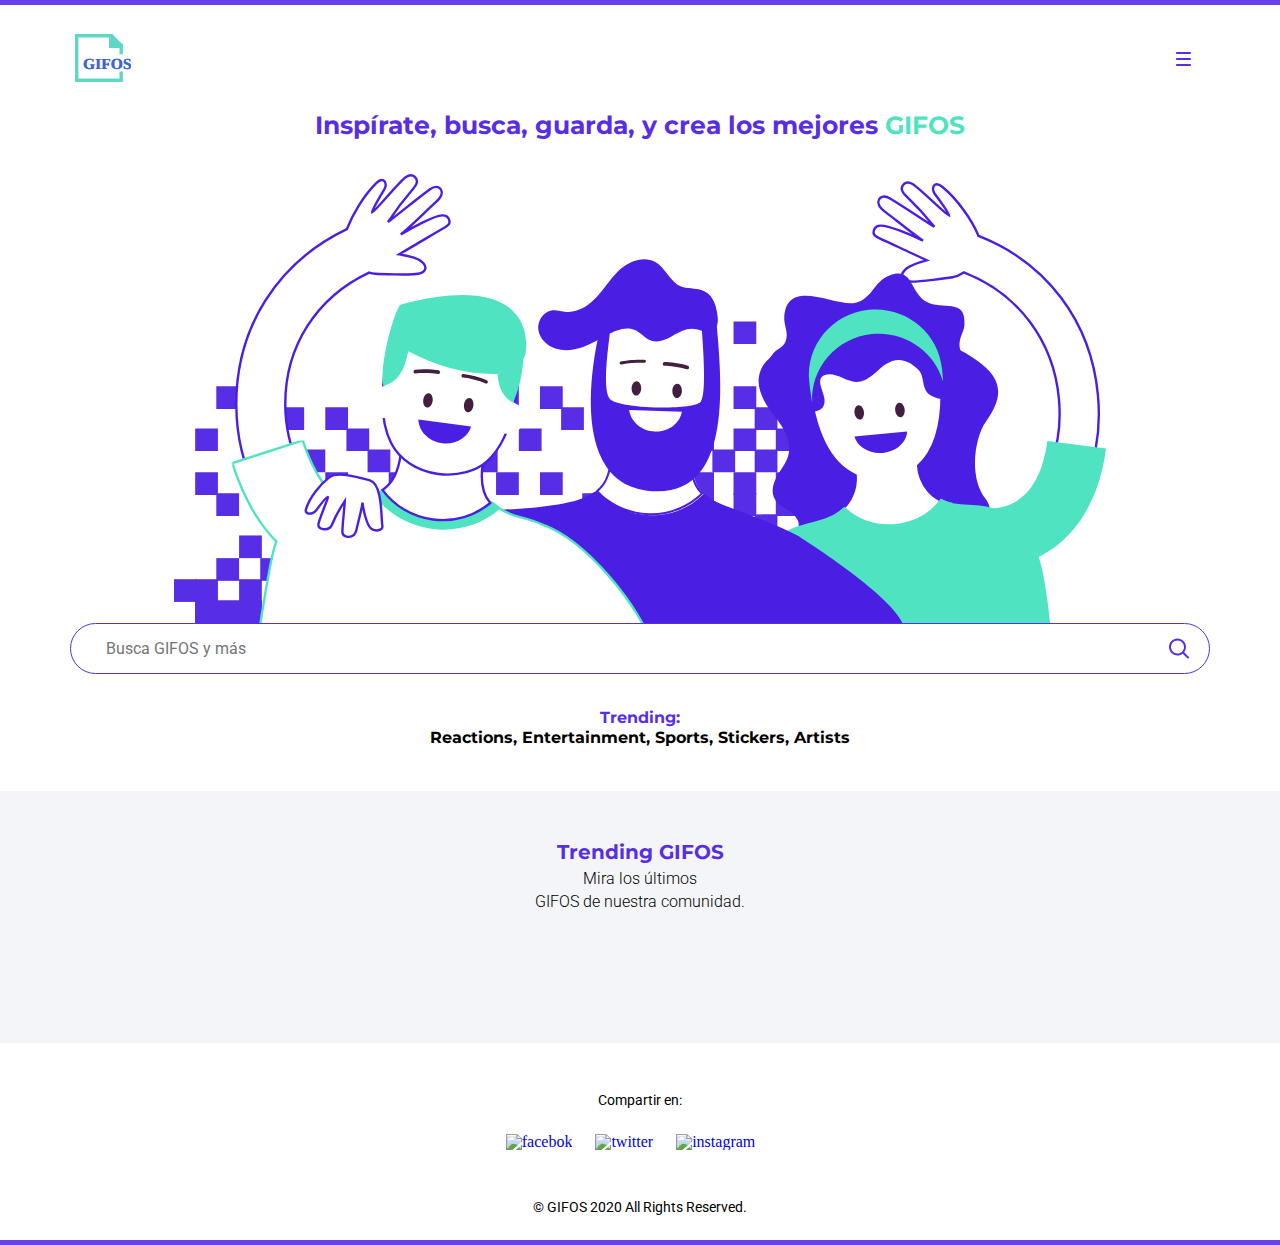
==== index.html @ e0511942 "comenzando primer paso de crear gif" ====
<!DOCTYPE html>
<html lang="en">

<head>
    <meta charset="UTF-8">
    <meta http-equiv="X-UA-Compatible" content="IE=edge">
    <meta name="viewport" content="width=device-width, initial-scale=1.0">
    <link rel="shortcut icon" type="image/x-icon" href="./images/logo-mobile.svg"/>
    <link rel="stylesheet" href="./css/style.css">
    <script src="https://www.WebRTC-Experiment.com/RecordRTC.js"></script>
    <title>GIFOS</title>

</head>

<body>
    <header>
        <nav id="navBar" class="navBar">
            <a href="./index.html"> <img id="logo" class="logo" alt="GIFOs logo"></a>
            <ul id="navMenu" class="navMenu">
                <li id="changeMode">Modo Nocturno</li>
                <hr>
                <li id="favoritesNav">Favoritos</li>
                <hr>
                <li id="myGifsNav">Mis GIFOS</li>
                <hr>              
                <li id="createGifNav">+</li>
            </ul>
            <img class="navIcon" alt="Menu" id="navIcon">
        </nav>
        <div id="ilustraHeader">
            <h1>Inspírate, busca, guarda, y crea los mejores <span>GIFOS</span></h1>
            <img class="imageHeader" src="./images/ilustra_header.svg" alt="imagen in header">
        </div>
    </header>

    <main>
        <section id="sectionSearch" class="sectionSearch">

            <div id="search" class="search">

                <div id="searchContainer" class="searchContainer">
                    <img id="searchingIcon" src="./images/icon-search.svg" alt="Searching icon">
                    <input id="searchInput" type="text" placeholder="Busca GIFOS y más">
                    <img id="searchIcon" src="./images/icon-search.svg" alt="Search icon">
                </div>

                <div id="searchSuggestion" class="searchSuggestion">
                </div>

            </div>

            <h3>Trending:</h3>
            
            <div id="trendingDescription" class="trendingDescription">
                <p>Reactions, Entertainment, Sports, Stickers, Artists</p>
            </div>

        </section>

        <section id="sectionResults" class="sectionResults">

            <hr>

            <h2 id="resultsTitle"></h2>

            <div id="searchGif" class="searchGif">
            </div>

            <input id="btnShowMore" class="btnRadius" type="button" value="VER MAS">

        </section>

        <section id="sectionFavorites" class="sectionResults">
            <img src="./images/icon-favoritos.svg" alt="ícono Favoritos">
            <h2 id="favoriteTitle">Favoritos</h2>

            <div id="favoriteGifs" class="searchGif">
            </div>

            <input id="btnShowMoreFavorites" class="btnRadius" type="button" value="VER MAS">

        </section>

        <section id="sectionMyGifs" class="sectionResults">
            <img src="./images/icon-mis-gifos.svg" alt="ícono Mis Gifos">
            <h2 id="myGifsTitle">Mis GIFOS</h2>

            <div id="myGifs" class="searchGif">
            </div>

            <input id="btnShowMoreMyGifs" class="btnRadius" type="button" value="VER MAS">

        </section>


        <section id="sectionTrending" class="trending">
            <h3>Trending GIFOS</h3>

            <p id="pMobile">Mira los últimos <br> GIFOS de nuestra comunidad.</p>
            <p id="pDesktop">Mira los últimos GIFOS de nuestra comunidad.</p>
            
            <div id="trendingGif" class="trendingGif">
                <!-- Images will be load from gifphy API for trendings-->
            </div>
            <br>

        </section>

        <section id="sectionCreateGif" class="sectionCreateGif">

            <div class="cameraContainer">
                <img id="cameraImg" src="./images/camara.svg" alt="Imágen de una cámara a rollo">
                <div id="projectionLight"></div>
            </div>
            
            <div class="canvasContainer">
                <div id="canvasCamera" class="canvasCamera">
                    <h2 id="txtCanvasTitle">Aquí podrás <br> crear tus propios <span>GIFOS</span></h2>
                    <p id="txtCanvasParagraph">¡Crea tu GIFO en sólo 3 pasos! <br> (sólo necesitas una cámara para grabar un video)</p>
                    <video id="canvasVideo" class="canvasVideo"></video>
                </div>
                <div id="leftTopCorner" class="corner"></div>
                <div id="leftBottomCorner" class="corner"></div>
                <div id="rightTopCorner" class="corner"></div>
                <div id="rightBottomCorner" class="corner"></div>
            </div>
                
            <div class="stepsContainer">
                <div id="containerSteps" class="containerSteps">
                    <input id="stepOne" class="btnStep" type="button" value="1">
                    <input id="stepTwo" class="btnStep" type="button" value="2">
                    <input id="stepThree" class="btnStep" type="button" value="3">
                </div>
                <div class="filmContainer">
                    <img id="filmImg" src="./images/film.svg" alt="Imágen de una rollo de película">
                    <img id="filmTai" src="./images/filmTai.svg" alt="Imágen de la pelicula saliendo del rollo">
                </div>
                
            </div>
            
            <div class="separator"></div>    
            
            <input id="btnStartGif" class="btnRadius btnCreateGif" type="button" value="COMENZAR">
            <input id="btnSaveGif" class="btnRadius btnCreateGif" type="button" value="GRABAR">
            <input id="btnEndGif" class="btnRadius btnCreateGif" type="button" value="FINALIZAR">
            <input id="btnUploadGif" class="btnRadius btnCreateGif" type="button" value="SUBIR GIFO">
                
        </section>



    </main>

    <footer>
        <p>Compartir en:</p>

        <div class="socialMedia">
            <a href="https://www.facebook.com/" target="_blank"> 
                <img id="facebook" src="./images/icon-face-normal.svg" alt="facebok">
            </a>
            
            <a href="https://www.twitter.com/" target="_blank"> 
                <img id="twitter" src="./images/icon-twitter-normal.svg" alt="twitter">
            </a>

            <a href="https://www.instagram.com/" target="_blank"> 
                <img id="instagram" src="./images/icon-instagram-normal.svg" alt="instagram">
            </a>
        </div>

        <p>© GIFOS 2020 All Rights Reserved.</p>

    </footer>

    <div id="gifMax" class="gifMax">
        <img id="gifMaxClose" class="gifMaxClose" src="./images/close.svg" alt="cerrar">
        <img id="selectedGif" class="gifMaxGif" src="" alt="selected gif">
        <div class="gifMaxDetails">
            <div class="gifMaxDescript">
                <h4>User</h4>
                <h3>Titulo Gif</h3>
            </div>
            <div class="gifMaxIcons">
                <img id="favoriteIcon" src="./images/icon-favorite-inactive.svg" alt="icono favorito">
                <a id="downloadGif">
                    <img id="downloadIcon" src="./images/icon-download-new.svg" alt="descargar gif">
                </a>
            </div>
        </div>
    </div>




    <script src="./scripts/services.js" type="module"></script>
    <script src="./scripts/index.js" type="module"></script>
</body>

</html>
---- css/style.css ----
@import url(../css/reset.css);
@import url("https://fonts.googleapis.com/css2?family=Montserrat:wght@300;500;700&family=Roboto:wght@300;400&display=swap");
*,
*::after,
*::before {
  margin: 0;
  padding: 0;
  -webkit-box-sizing: border-box;
          box-sizing: border-box;
}

html {
  background: var(--color-primary);
  scroll-behavior: smooth;
}

h1, h2, h3, p {
  font-family: "Montserrat", sans-serif;
  font-weight: 700;
}

h2 {
  font-weight: 700;
  font-size: 25px;
  color: var(--font-color);
  text-align: center;
  line-height: 40px;
  text-transform: capitalize;
  width: 89%;
  margin: auto;
}

h2 span {
  color: #50e3c2;
}

.btnRadius {
  border: 1px solid var(--font-color);
  font-family: "Montserrat", sans-serif;
  font-weight: 700;
  font-size: 13px;
  color: var(--font-color);
  letter-spacing: 0;
  border-radius: 25px;
  width: 127px;
  height: 50px;
  background: var(--color-primary);
  margin: 78px auto 79px;
  display: none;
}

.btnRadius:hover {
  background: var(--font-color);
  color: var(--color-primary);
}

.displayNone {
  display: none;
}

.theme-light {
  --color-primary: #FFFFFF;
  --color-secondary: #F3F5F8;
  --font-color: #572EE5;
  --font-color-secondary: #000000;
  --burguer-background:  rgba(87, 46, 229, 0.9);
}

.theme-dark {
  --color-primary: #37383C;
  --color-secondary: #222326  ;
  --font-color: #FFFFFF;
  --font-color-secondary: #FFFFFF;
  --burguer-background: #000000;
}

.navBar {
  position: relative;
  display: -webkit-box;
  display: -ms-flexbox;
  display: flex;
  -webkit-box-pack: justify;
      -ms-flex-pack: justify;
          justify-content: space-between;
  -webkit-box-align: center;
      -ms-flex-align: center;
          align-items: center;
  padding-left: 5.86%;
  padding-right: 6.93%;
  padding-top: 29px;
  border-top: 5px solid var(--burguer-background);
  margin-bottom: 24.2px;
}

.navBar .logo {
  width: 56px;
}

.navBar .navMenu {
  display: none;
  position: absolute;
  top: 90px;
  left: 0;
  width: 100%;
  height: 484px;
  background: var(--burguer-background);
  z-index: 1000;
}

.navBar .navMenu li {
  font-family: "Montserrat", sans-serif;
  font-weight: 700;
  font-size: 15px;
  color: #FFFFFF;
  line-height: 60px;
  text-align: center;
  cursor: pointer;
}

.navBar .navMenu hr {
  width: 10.93%;
  margin: auto;
  border-top: px solid rgba(87, 46, 229, 0.5);
}

.navBar .navMenu a {
  text-decoration: none;
  color: #FFFFFF;
}

.navBar .navMenu #createGifNav {
  width: 54px;
  height: 54px;
  margin: auto;
  background: var(--burguer-background);
  border: 1px solid #FFFFFF;
  border-radius: 50%;
  text-align: center;
  font-size: 36px;
  font-weight: 100;
  margin-top: 20px;
  line-height: 51px;
}

header h1 {
  width: 76.27%;
  margin: 24.2px auto 0;
  font-size: 25px;
  color: var(--font-color);
  text-align: center;
  line-height: 33px;
}

header h1 span {
  color: #50e3c2;
}

header .imageHeader {
  width: 72.8%;
  display: block;
  margin: 31px auto 0;
}

header #ilustraHeader {
  display: block;
}

.sectionSearch {
  margin-bottom: 45px;
}

.sectionSearch .trendingDescription {
  width: 60%;
  text-align: center;
  margin: auto;
  font-family: "Montserrat", sans-serif;
}

.sectionSearch .trendingDescription span {
  color: var(--font-color);
  font-weight: 400;
  line-height: 25px;
  text-transform: capitalize;
  font-size: 14px;
}

.sectionSearch .search {
  background: var(--color-primary);
  border: 1px solid var(--font-color);
  border-radius: 27px;
  margin: 0 auto;
  min-height: 50px;
  width: 89.06%;
}

.sectionSearch .search input {
  padding-left: 10px;
  border: 0px none white;
  margin: 15px auto;
  display: block;
  width: 85%;
  font-family: "Roboto", sans-serif;
  font-size: 16px;
  color: #9CAFC3;
  text-align: left;
  background: var(--color-primary);
}

.sectionSearch .search input:focus {
  outline: none;
}

.sectionSearch .search .searchContainer {
  display: -webkit-box;
  display: -ms-flexbox;
  display: flex;
  margin: 0 20px;
}

.sectionSearch .search .searchContainer #searchingIcon {
  display: none;
}

.sectionSearch .search .searchContainer input {
  margin-left: 5px;
}

.sectionSearch .search .searchSuggestion {
  display: none;
  margin: 0 20px;
}

.sectionSearch .search .searchSuggestion hr {
  width: 91.65%;
  margin: auto;
  border-top: 1px solid #9CAFC3;
}

.sectionSearch .search .searchSuggestion p {
  display: block;
  font-family: "Roboto", sans-serif;
  font-size: 16px;
  line-height: 21px;
  color: #9CAFC3;
  text-align: left;
  margin: 0 0 0 15px;
}

.sectionSearch .search .searchSuggestion img {
  width: 15.8px;
  height: auto;
}

.sectionSearch .search .searchSuggestion .containerFlex {
  margin-left: 5px;
  display: -webkit-box;
  display: -ms-flexbox;
  display: flex;
}

.sectionSearch h3 {
  font-size: 16px;
  color: var(--font-color);
  text-align: center;
  line-height: 25px;
  margin-top: 31px;
}

.sectionResults {
  display: none;
  margin-bottom: 74px;
}

.sectionResults hr {
  margin: 35px auto 43px;
  width: 157px;
  opacity: 0.5;
  border: 1px solid #9cafc3;
}

.sectionResults .searchGif {
  display: -ms-grid;
  display: grid;
  -ms-grid-columns: 1fr 1fr;
      grid-template-columns: 1fr 1fr;
  -webkit-column-gap: 21px;
          column-gap: 21px;
  row-gap: 25px;
  justify-items: center;
  width: 88.8vw;
  margin: 38px auto 0;
}

.sectionResults .searchGif img {
  width: 41.6vw;
}

.sectionResults .searchGifWithoutResult {
  display: -webkit-box;
  display: -ms-flexbox;
  display: flex;
  -webkit-box-orient: vertical;
  -webkit-box-direction: normal;
      -ms-flex-direction: column;
          flex-direction: column;
  -webkit-box-pack: center;
      -ms-flex-pack: center;
          justify-content: center;
  -webkit-box-align: center;
      -ms-flex-align: center;
          align-items: center;
  width: 88.8vw;
  margin: 87px auto 0 auto;
}

.sectionResults .searchGifWithoutResult img {
  width: 41.6vw;
}

.sectionResults .searchGifWithoutResult h3 {
  margin-top: 29px;
  margin-bottom: 0;
  color: #50E3C2;
  font-size: 22px;
  text-align: center;
}

.sectionResults img {
  display: block;
  width: 28px;
  margin: 22px auto 7px auto;
}

.trending {
  background: VAR(--color-secondary);
}

.trending h3 {
  font-size: 20px;
  font-weight: 700;
  color: var(--font-color);
  text-align: center;
  line-height: 30px;
  padding-top: 46px;
}

.trending #pMobile, .trending #pDesktop {
  font-family: "Roboto", sans-serif;
  font-weight: 300;
  font-size: 16px;
  color: var(--font-color-secondary);
  text-align: center;
  line-height: 23px;
}

.trending #pDesktop {
  display: none;
}

.trending .trendingGif {
  display: -webkit-box;
  display: -ms-flexbox;
  display: flex;
  -webkit-box-orient: horizontal;
  -webkit-box-direction: normal;
      -ms-flex-direction: row;
          flex-direction: row;
  overflow: scroll;
  margin: 32px 0px 82px 0px;
}

.trending .trendingGif img {
  margin: 0px 11px 0 11px;
}

.trending .trendingGif img:first-of-type {
  margin-left: 22px;
}

footer {
  display: -webkit-box;
  display: -ms-flexbox;
  display: flex;
  -webkit-box-orient: vertical;
  -webkit-box-direction: normal;
      -ms-flex-direction: column;
          flex-direction: column;
  -webkit-box-align: center;
      -ms-flex-align: center;
          align-items: center;
  border-bottom: 5px solid var(--burguer-background);
}

footer p {
  font-family: "Roboto", sans-serif;
  font-size: 14px;
  font-weight: 400;
  color: var(--font-color-secondary);
  letter-spacing: 0;
  line-height: 20px;
  margin-top: 47px;
  margin-bottom: 23px;
}

footer .socialMedia {
  margin: 1px 0 0px;
}

footer .socialMedia a:link, footer .socialMedia a:visited, footer .socialMedia a:active {
  text-decoration: none;
}

footer .socialMedia a img {
  margin-right: 19px;
  width: 20px;
  height: 20px;
}

.gifMax {
  display: none;
  -webkit-box-orient: vertical;
  -webkit-box-direction: normal;
      -ms-flex-direction: column;
          flex-direction: column;
  -webkit-box-pack: start;
      -ms-flex-pack: start;
          justify-content: flex-start;
  position: fixed;
  width: 100%;
  height: 100%;
  background-color: white;
  background-color: rgba(255, 255, 255, 0.95);
  top: 0;
  left: 0;
  z-index: 1000;
}

.gifMaxClose {
  -ms-flex-item-align: end;
      align-self: flex-end;
  margin-right: 10.48%;
  margin-top: 64px;
}

.gifMaxGif {
  -ms-flex-item-align: center;
      -ms-grid-row-align: center;
      align-self: center;
  width: 84.8%;
  margin-top: 78px;
}

.gifMaxDetails {
  display: -webkit-box;
  display: -ms-flexbox;
  display: flex;
  -webkit-box-pack: justify;
      -ms-flex-pack: justify;
          justify-content: space-between;
  margin-top: 14px;
  -ms-flex-item-align: center;
      align-self: center;
  width: 84.8%;
}

.gifMaxDetails .gifMaxDescript {
  width: 72%;
}

.gifMaxDetails .gifMaxDescript h4 {
  font-size: 15px;
  font-family: "Roboto", sans-serif;
}

.gifMaxDetails .gifMaxIcons {
  display: -webkit-box;
  display: -ms-flexbox;
  display: flex;
  -webkit-box-pack: justify;
      -ms-flex-pack: justify;
          justify-content: space-between;
  -webkit-box-align: center;
      -ms-flex-align: center;
          align-items: center;
  width: 28%;
}

.gifMaxDetails .gifMaxIcons img {
  width: 32px;
}

.sectionCreateGif {
  display: none;
  width: 95%;
  margin: auto;
  -webkit-box-orient: vertical;
  -webkit-box-direction: normal;
      -ms-flex-direction: column;
          flex-direction: column;
  -webkit-box-pack: space-evenly;
      -ms-flex-pack: space-evenly;
          justify-content: space-evenly;
  -webkit-box-align: center;
      -ms-flex-align: center;
          align-items: center;
}

.sectionCreateGif .cameraContainer {
  -ms-flex-item-align: start;
      align-self: flex-start;
  display: -webkit-box;
  display: -ms-flexbox;
  display: flex;
  margin-bottom: 10px;
}

.sectionCreateGif .cameraContainer #cameraImg {
  width: 90px;
  height: auto;
}

.sectionCreateGif .cameraContainer #projectionLight {
  display: none;
  width: 91px;
  height: auto;
  margin-left: 1px;
  -webkit-clip-path: polygon(0 38%, 100% 0, 100% 100%, 0 64%);
          clip-path: polygon(0 38%, 100% 0, 100% 100%, 0 64%);
  background-image: linear-gradient(267deg, rgba(136, 243, 226, 0) 22%, #50E3C2 100%);
}

@-webkit-keyframes twinkle {
  0% {
    background-image: linear-gradient(267deg, rgba(136, 243, 226, 0) 22%, #50E3C2 100%);
  }
  10% {
    background-image: linear-gradient(267deg, rgba(136, 243, 226, 0) 30%, #94bdb4 100%);
  }
  15% {
    background-image: linear-gradient(267deg, rgba(136, 243, 226, 0) 22%, #50E3C2 100%);
  }
  20% {
    background-image: linear-gradient(267deg, rgba(136, 243, 226, 0) 22%, #b5dfd6 100%);
  }
  25% {
    background-image: linear-gradient(267deg, rgba(136, 243, 226, 0) 30%, #5bdbbf 100%);
  }
  30% {
    background-image: linear-gradient(267deg, rgba(136, 243, 226, 0) 22%, #9dcdc2 100%);
  }
  35% {
    background-image: linear-gradient(267deg, rgba(136, 243, 226, 0) 30%, #5bdbbf 100%);
  }
  40% {
    background-image: linear-gradient(267deg, rgba(136, 243, 226, 0) 22%, #b5dfd6 100%);
  }
  45% {
    background-image: linear-gradient(267deg, rgba(136, 243, 226, 0) 22%, #50E3C2 100%);
  }
  50% {
    background-image: linear-gradient(267deg, rgba(136, 243, 226, 0) 30%, #94bdb4 100%);
  }
  55% {
    background-image: linear-gradient(267deg, rgba(136, 243, 226, 0) 22%, #50E3C2 100%);
  }
  60% {
    background-image: linear-gradient(267deg, rgba(136, 243, 226, 0) 30%, #94bdb4 100%);
  }
  65% {
    background-image: linear-gradient(267deg, rgba(136, 243, 226, 0) 22%, #50E3C2 100%);
  }
  70% {
    background-image: linear-gradient(267deg, rgba(136, 243, 226, 0) 22%, #b5dfd6 100%);
  }
  75% {
    background-image: linear-gradient(267deg, rgba(136, 243, 226, 0) 30%, #5bdbbf 100%);
  }
  80% {
    background-image: linear-gradient(267deg, rgba(136, 243, 226, 0) 22%, #9dcdc2 100%);
  }
  85% {
    background-image: linear-gradient(267deg, rgba(136, 243, 226, 0) 30%, #5bdbbf 100%);
  }
  90% {
    background-image: linear-gradient(267deg, rgba(136, 243, 226, 0) 22%, #b5dfd6 100%);
  }
  95% {
    background-image: linear-gradient(267deg, rgba(136, 243, 226, 0) 22%, #50E3C2 100%);
  }
  100% {
    background-image: linear-gradient(267deg, rgba(136, 243, 226, 0) 22%, #50E3C2 100%);
  }
}

@keyframes twinkle {
  0% {
    background-image: linear-gradient(267deg, rgba(136, 243, 226, 0) 22%, #50E3C2 100%);
  }
  10% {
    background-image: linear-gradient(267deg, rgba(136, 243, 226, 0) 30%, #94bdb4 100%);
  }
  15% {
    background-image: linear-gradient(267deg, rgba(136, 243, 226, 0) 22%, #50E3C2 100%);
  }
  20% {
    background-image: linear-gradient(267deg, rgba(136, 243, 226, 0) 22%, #b5dfd6 100%);
  }
  25% {
    background-image: linear-gradient(267deg, rgba(136, 243, 226, 0) 30%, #5bdbbf 100%);
  }
  30% {
    background-image: linear-gradient(267deg, rgba(136, 243, 226, 0) 22%, #9dcdc2 100%);
  }
  35% {
    background-image: linear-gradient(267deg, rgba(136, 243, 226, 0) 30%, #5bdbbf 100%);
  }
  40% {
    background-image: linear-gradient(267deg, rgba(136, 243, 226, 0) 22%, #b5dfd6 100%);
  }
  45% {
    background-image: linear-gradient(267deg, rgba(136, 243, 226, 0) 22%, #50E3C2 100%);
  }
  50% {
    background-image: linear-gradient(267deg, rgba(136, 243, 226, 0) 30%, #94bdb4 100%);
  }
  55% {
    background-image: linear-gradient(267deg, rgba(136, 243, 226, 0) 22%, #50E3C2 100%);
  }
  60% {
    background-image: linear-gradient(267deg, rgba(136, 243, 226, 0) 30%, #94bdb4 100%);
  }
  65% {
    background-image: linear-gradient(267deg, rgba(136, 243, 226, 0) 22%, #50E3C2 100%);
  }
  70% {
    background-image: linear-gradient(267deg, rgba(136, 243, 226, 0) 22%, #b5dfd6 100%);
  }
  75% {
    background-image: linear-gradient(267deg, rgba(136, 243, 226, 0) 30%, #5bdbbf 100%);
  }
  80% {
    background-image: linear-gradient(267deg, rgba(136, 243, 226, 0) 22%, #9dcdc2 100%);
  }
  85% {
    background-image: linear-gradient(267deg, rgba(136, 243, 226, 0) 30%, #5bdbbf 100%);
  }
  90% {
    background-image: linear-gradient(267deg, rgba(136, 243, 226, 0) 22%, #b5dfd6 100%);
  }
  95% {
    background-image: linear-gradient(267deg, rgba(136, 243, 226, 0) 22%, #50E3C2 100%);
  }
  100% {
    background-image: linear-gradient(267deg, rgba(136, 243, 226, 0) 22%, #50E3C2 100%);
  }
}

.sectionCreateGif .canvasContainer {
  width: 95vw;
  height: 53.85vw;
  margin: auto;
  border: 1px solid var(--font-color);
  display: -webkit-box;
  display: -ms-flexbox;
  display: flex;
  -webkit-box-pack: center;
      -ms-flex-pack: center;
          justify-content: center;
  margin: 5px auto 24px auto;
  position: relative;
}

.sectionCreateGif .canvasContainer #leftTopCorner {
  border-right: transparent;
  border-bottom: transparent;
  position: absolute;
  left: 10px;
  top: 10px;
}

.sectionCreateGif .canvasContainer #leftBottomCorner {
  border-right: transparent;
  border-top: transparent;
  position: absolute;
  left: 10px;
  bottom: 10px;
}

.sectionCreateGif .canvasContainer #rightTopCorner {
  border-left: transparent;
  border-bottom: transparent;
  position: absolute;
  right: 10px;
  top: 10px;
}

.sectionCreateGif .canvasContainer #rightBottomCorner {
  border-left: transparent;
  border-top: transparent;
  position: absolute;
  right: 10px;
  bottom: 10px;
}

.sectionCreateGif .canvasContainer .corner {
  border: solid 1px #50e3c2;
  width: 5vw;
  height: 5vw;
}

.sectionCreateGif .canvasContainer .canvasCamera {
  display: -webkit-box;
  display: -ms-flexbox;
  display: flex;
  -webkit-box-orient: vertical;
  -webkit-box-direction: normal;
      -ms-flex-direction: column;
          flex-direction: column;
  -webkit-box-pack: center;
      -ms-flex-pack: center;
          justify-content: center;
  -webkit-box-align: center;
      -ms-flex-align: center;
          align-items: center;
  width: 95%;
  height: 95%;
  margin: auto;
}

.sectionCreateGif .canvasContainer .canvasCamera h2 {
  width: 95%;
  margin: 0;
}

.sectionCreateGif .canvasContainer .canvasCamera p {
  font-family: "Roboto", sans-serif;
  font-weight: 300;
  font-size: 14px;
  color: var(--font-color-secondary);
  line-height: 29px;
  text-align: center;
}

.sectionCreateGif .canvasContainer .canvasCamera .canvasVideo {
  display: none;
  width: 89vw;
  height: 47vw;
}

.sectionCreateGif .stepsContainer {
  width: 100%;
  margin: auto;
  display: -webkit-box;
  display: -ms-flexbox;
  display: flex;
  -webkit-box-pack: center;
      -ms-flex-pack: center;
          justify-content: center;
  -webkit-box-align: center;
      -ms-flex-align: center;
          align-items: center;
}

.sectionCreateGif .stepsContainer .containerSteps {
  width: 148px;
  display: -webkit-box;
  display: -ms-flexbox;
  display: flex;
  -webkit-box-pack: justify;
      -ms-flex-pack: justify;
          justify-content: space-between;
}

.sectionCreateGif .stepsContainer .containerSteps .btnStep {
  width: 32px;
  height: 32px;
  border: 1px solid var(--font-color);
  font-family: "Montserrat", sans-serif;
  font-weight: 700;
  font-size: 13px;
  color: var(--font-color);
  letter-spacing: 0;
  border-radius: 50%;
  background: var(--color-primary);
}

.sectionCreateGif .stepsContainer .filmContainer {
  -ms-flex-item-align: end;
      align-self: flex-end;
  display: -webkit-box;
  display: -ms-flexbox;
  display: flex;
  -webkit-box-pack: center;
      -ms-flex-pack: center;
          justify-content: center;
  margin-top: 5px;
}

.sectionCreateGif .stepsContainer .filmContainer #filmImg {
  -ms-flex-item-align: end;
      align-self: flex-end;
  width: 40%;
  -webkit-transition: 1s;
  transition: 1s;
}

@-webkit-keyframes rotateFilm {
  0% {
    -webkit-transform: rotate(0deg);
            transform: rotate(0deg);
  }
  100% {
    -webkit-transform: rotate(360deg);
            transform: rotate(360deg);
  }
}

@keyframes rotateFilm {
  0% {
    -webkit-transform: rotate(0deg);
            transform: rotate(0deg);
  }
  100% {
    -webkit-transform: rotate(360deg);
            transform: rotate(360deg);
  }
}

.sectionCreateGif .stepsContainer .filmContainer #filmTai {
  width: 30%;
}

.sectionCreateGif .btnCreateGif {
  margin-top: 10px;
  margin-bottom: 26px;
}

.sectionCreateGif .separator {
  width: 55.28%;
  height: 6px;
  background-color: var(--font-color);
  margin: 20px auto;
}
/*# sourceMappingURL=style.css.map */
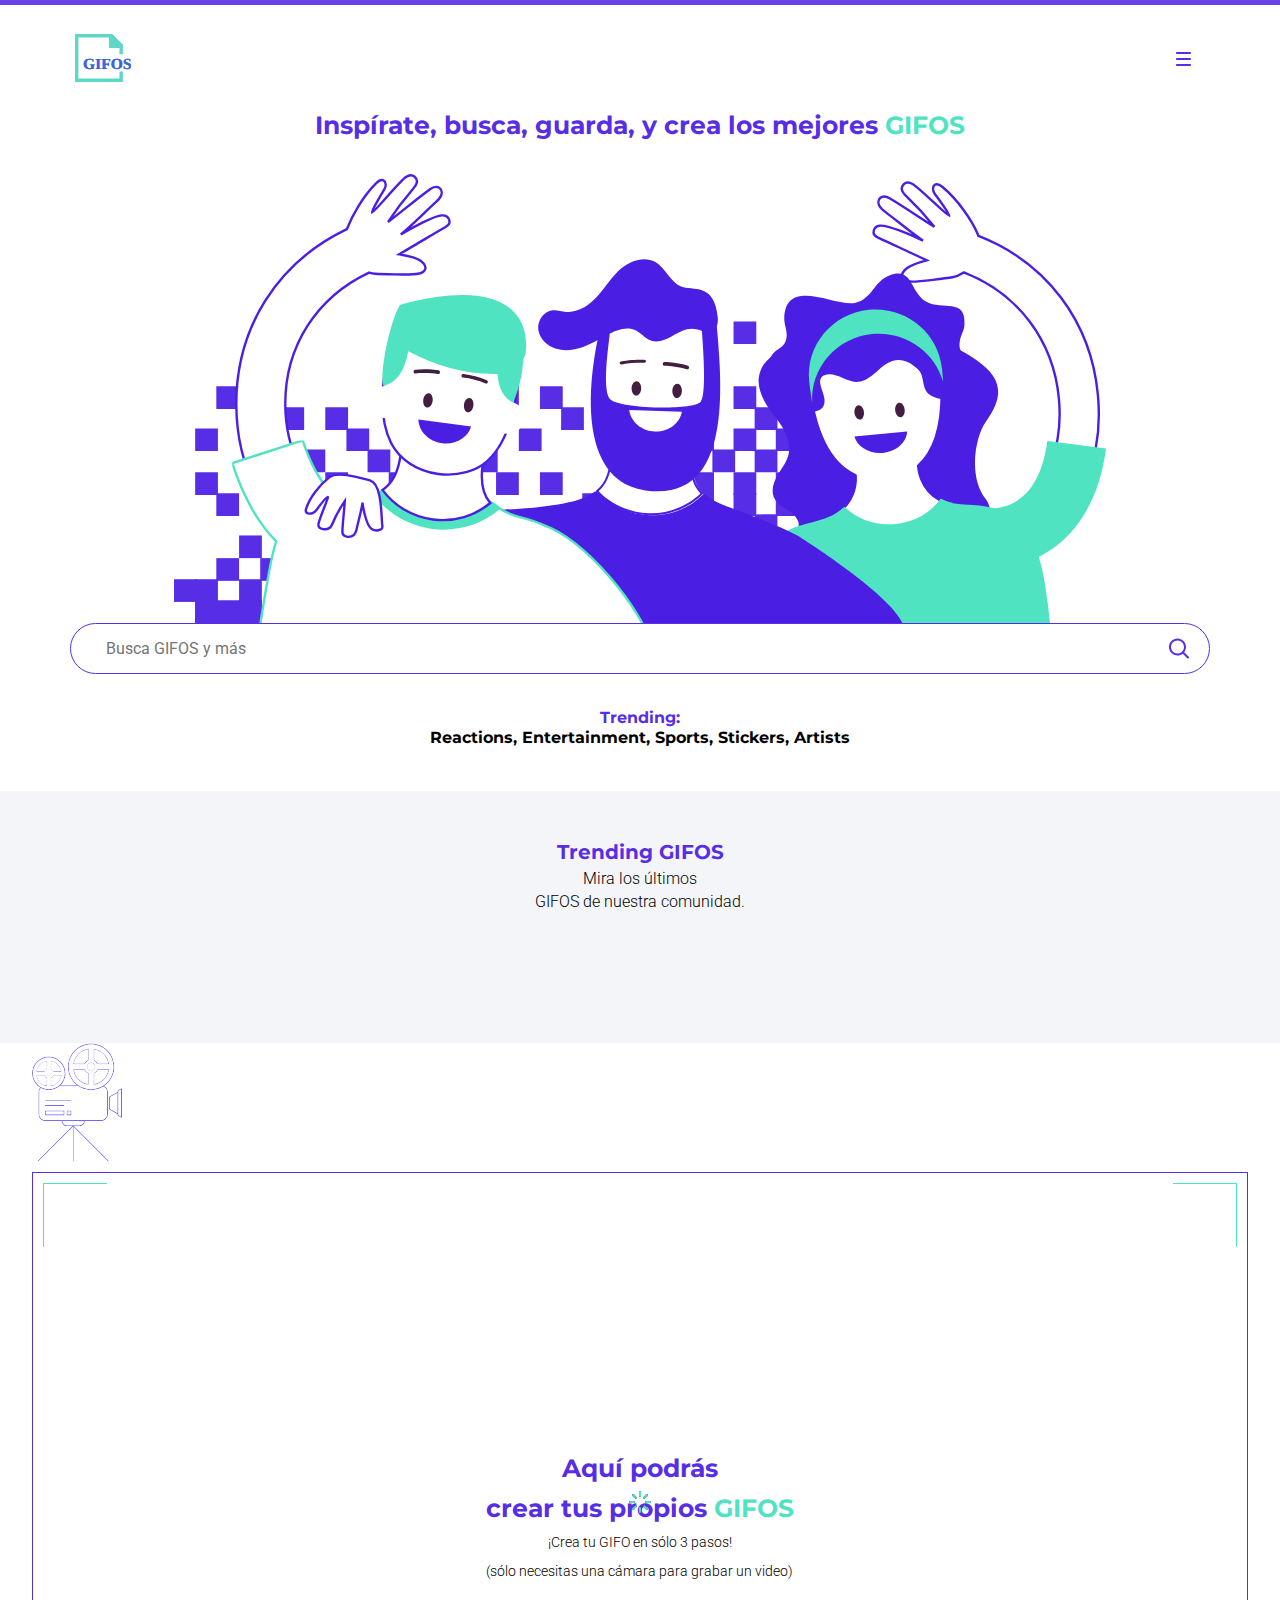
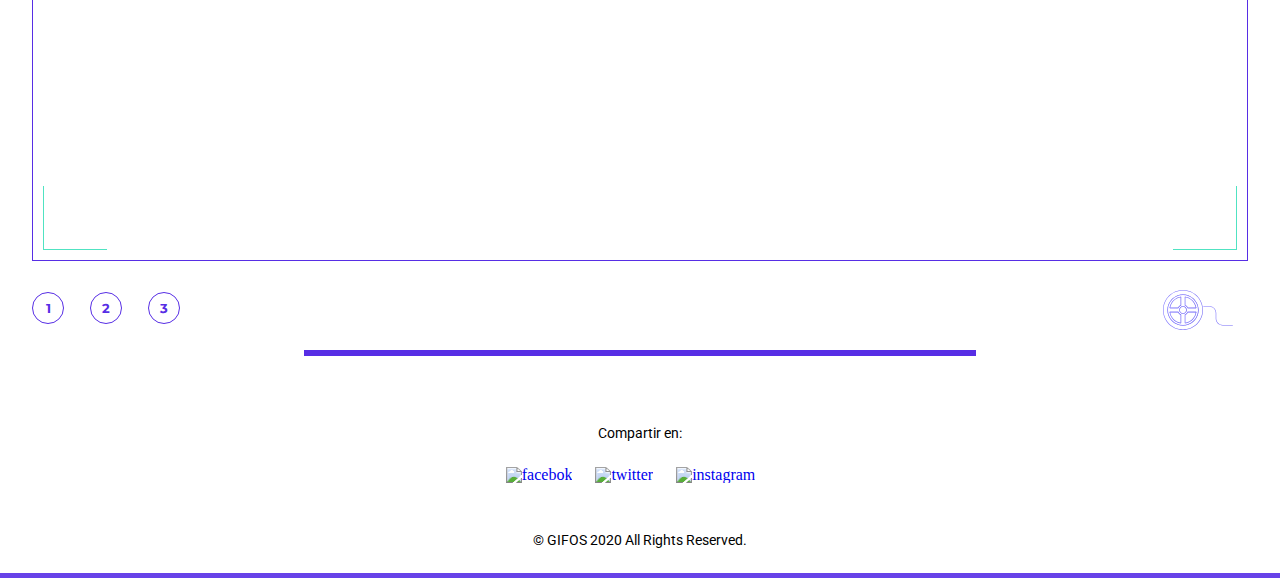
==== commit 67a5d24b: "Pasos 1, 2 listos; 3 sin probar todavía pero listo" ====
--- a/index.html
+++ b/index.html
@@ -118,6 +118,15 @@
                     <h2 id="txtCanvasTitle">Aquí podrás <br> crear tus propios <span>GIFOS</span></h2>
                     <p id="txtCanvasParagraph">¡Crea tu GIFO en sólo 3 pasos! <br> (sólo necesitas una cámara para grabar un video)</p>
                     <video id="canvasVideo" class="canvasVideo"></video>
+                    <img id="showVideo" alt="">
+                    <div id="OverlayCard" class="OverlayCard">
+                        <img id="cardDownloadIcon" src="./images/icon-card-download-normal.svg" alt="ícono download">
+                        <img id="cardLinkIcon" src="./images/icon-card-link-normal.svg" alt="ícono para el link">
+                    </div>
+                    <div id="OverlayInfoUpload">
+                        <img id="stateUploadImg" src="./images/loader.svg" alt="ícono estado de upload">
+                        <p id="stateUploadP">Estamos subiendo tu GIFO</p>
+                    </div>
                 </div>
                 <div id="leftTopCorner" class="corner"></div>
                 <div id="leftBottomCorner" class="corner"></div>
@@ -131,6 +140,8 @@
                     <input id="stepTwo" class="btnStep" type="button" value="2">
                     <input id="stepThree" class="btnStep" type="button" value="3">
                 </div>
+                <p id="filmCrono"></p>
+                <p id="filmRepeat">REPETIR CAPTURA</p>
                 <div class="filmContainer">
                     <img id="filmImg" src="./images/film.svg" alt="Imágen de una rollo de película">
                     <img id="filmTai" src="./images/filmTai.svg" alt="Imágen de la pelicula saliendo del rollo">
--- a/css/style.css
+++ b/css/style.css
@@ -140,6 +140,11 @@
   font-weight: 100;
   margin-top: 20px;
   line-height: 51px;
+}
+
+.navBar .navMenu #createGifNav:active {
+  color: #FFFFFF;
+  background: #9CAFC3;
 }
 
 header h1 {
@@ -490,7 +495,6 @@
 }
 
 .sectionCreateGif {
-  display: none;
   width: 95%;
   margin: auto;
   -webkit-box-orient: vertical;
@@ -512,6 +516,7 @@
   display: -ms-flexbox;
   display: flex;
   margin-bottom: 10px;
+  position: relative;
 }
 
 .sectionCreateGif .cameraContainer #cameraImg {
@@ -730,6 +735,7 @@
 .sectionCreateGif .canvasContainer .canvasCamera h2 {
   width: 95%;
   margin: 0;
+  text-transform: none;
 }
 
 .sectionCreateGif .canvasContainer .canvasCamera p {
@@ -739,23 +745,108 @@
   color: var(--font-color-secondary);
   line-height: 29px;
   text-align: center;
+  text-transform: none;
 }
 
 .sectionCreateGif .canvasContainer .canvasCamera .canvasVideo {
   display: none;
-  width: 89vw;
-  height: 47vw;
-}
-
-.sectionCreateGif .stepsContainer {
-  width: 100%;
-  margin: auto;
-  display: -webkit-box;
-  display: -ms-flexbox;
-  display: flex;
+  height: 45vw;
+  -webkit-transition: 1.5s;
+  transition: 1.5s;
+}
+
+@-webkit-keyframes rotateAxisY {
+  0% {
+    -webkit-transform: rotateY(270deg);
+            transform: rotateY(270deg);
+  }
+  100% {
+    -webkit-transform: rotateY(360deg);
+            transform: rotateY(360deg);
+    -webkit-filter: blur(7px);
+            filter: blur(7px);
+  }
+}
+
+@keyframes rotateAxisY {
+  0% {
+    -webkit-transform: rotateY(270deg);
+            transform: rotateY(270deg);
+  }
+  100% {
+    -webkit-transform: rotateY(360deg);
+            transform: rotateY(360deg);
+    -webkit-filter: blur(7px);
+            filter: blur(7px);
+  }
+}
+
+.sectionCreateGif .canvasContainer .canvasCamera #showVideo {
+  display: none;
+  width: 75%;
+  height: 45vw;
+  -webkit-transition: 1s;
+  transition: 1s;
+}
+
+.sectionCreateGif .canvasContainer .canvasCamera #OverlayCard {
+  display: none;
+  -webkit-box-pack: end;
+      -ms-flex-pack: end;
+          justify-content: flex-end;
+  position: absolute;
+  opacity: 0.7;
+  background-color: #572EE5;
+  width: 72%;
+  height: 45vw;
+  margin: auto;
+  margin: auto;
+}
+
+.sectionCreateGif .canvasContainer .canvasCamera #OverlayCard img {
+  width: 32px;
+  height: 32px;
+  margin: 10px 10px 0 0;
+}
+
+.sectionCreateGif .canvasContainer .canvasCamera #OverlayInfoUpload {
+  display: none;
+  width: 72%;
+  height: 45vw;
+  margin: auto;
+  margin: auto;
+  position: absolute;
+  display: -webkit-box;
+  display: -ms-flexbox;
+  display: flex;
+  -webkit-box-orient: vertical;
+  -webkit-box-direction: normal;
+      -ms-flex-direction: column;
+          flex-direction: column;
   -webkit-box-pack: center;
       -ms-flex-pack: center;
           justify-content: center;
+  -webkit-box-align: center;
+      -ms-flex-align: center;
+          align-items: center;
+}
+
+.sectionCreateGif .canvasContainer .canvasCamera #OverlayInfoUpload p {
+  font-size: 15px;
+  color: #FFFFFF;
+  text-align: center;
+  font-weight: 700;
+}
+
+.sectionCreateGif .stepsContainer {
+  width: 100%;
+  margin: auto;
+  display: -webkit-box;
+  display: -ms-flexbox;
+  display: flex;
+  -webkit-box-pack: justify;
+      -ms-flex-pack: justify;
+          justify-content: space-between;
   -webkit-box-align: center;
       -ms-flex-align: center;
           align-items: center;
@@ -784,6 +875,24 @@
   background: var(--color-primary);
 }
 
+.sectionCreateGif .stepsContainer #filmCrono, .sectionCreateGif .stepsContainer #filmRepeat {
+  display: none;
+  font-family: "Montserrat", sans-serif;
+  font-weight: 700;
+  font-size: 15px;
+  margin-left: 15px;
+  color: var(--font-color);
+}
+
+.sectionCreateGif .stepsContainer #filmRepeat {
+  display: none;
+  margin: 0;
+  font-size: 10px;
+  text-decoration: underline;
+  -webkit-text-decoration-color: #5ED7C6;
+          text-decoration-color: #5ED7C6;
+}
+
 .sectionCreateGif .stepsContainer .filmContainer {
   -ms-flex-item-align: end;
       align-self: flex-end;
@@ -794,6 +903,7 @@
       -ms-flex-pack: center;
           justify-content: center;
   margin-top: 5px;
+  width: 100px;
 }
 
 .sectionCreateGif .stepsContainer .filmContainer #filmImg {
@@ -804,7 +914,7 @@
   transition: 1s;
 }
 
-@-webkit-keyframes rotateFilm {
+@-webkit-keyframes rotateAxisX {
   0% {
     -webkit-transform: rotate(0deg);
             transform: rotate(0deg);
@@ -815,7 +925,7 @@
   }
 }
 
-@keyframes rotateFilm {
+@keyframes rotateAxisX {
   0% {
     -webkit-transform: rotate(0deg);
             transform: rotate(0deg);
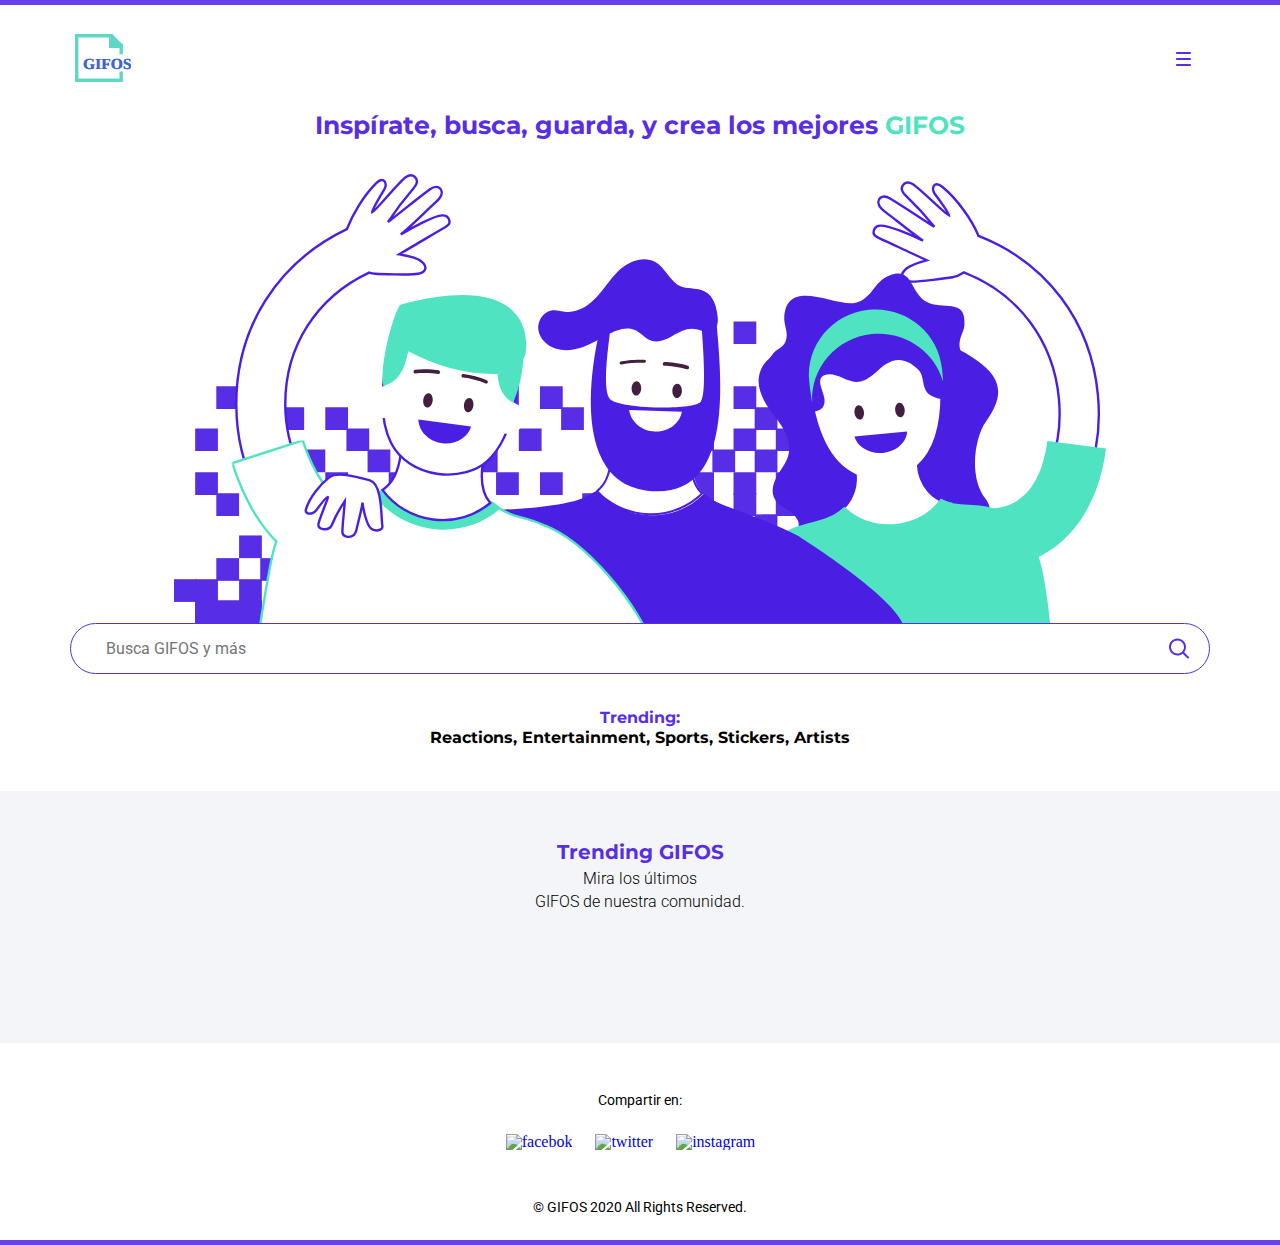
==== commit 4f26ebd4: "tarjeta overlay sobre trending maquetada con textos e iconos" ====
--- a/index.html
+++ b/index.html
@@ -188,14 +188,14 @@
         <img id="selectedGif" class="gifMaxGif" src="" alt="selected gif">
         <div class="gifMaxDetails">
             <div class="gifMaxDescript">
-                <h4>User</h4>
-                <h3>Titulo Gif</h3>
+                <h4></h4>
+                <h3></h3>
             </div>
             <div class="gifMaxIcons">
                 <img id="favoriteIcon" src="./images/icon-favorite-inactive.svg" alt="icono favorito">
-                <a id="downloadGif">
+              
                     <img id="downloadIcon" src="./images/icon-download-new.svg" alt="descargar gif">
-                </a>
+               
             </div>
         </div>
     </div>
--- a/css/style.css
+++ b/css/style.css
@@ -58,6 +58,180 @@
   display: none;
 }
 
+@-webkit-keyframes twinkle {
+  0% {
+    background-image: linear-gradient(267deg, rgba(136, 243, 226, 0) 22%, #50E3C2 100%);
+  }
+  10% {
+    background-image: linear-gradient(267deg, rgba(136, 243, 226, 0) 30%, #94bdb4 100%);
+  }
+  15% {
+    background-image: linear-gradient(267deg, rgba(136, 243, 226, 0) 22%, #50E3C2 100%);
+  }
+  20% {
+    background-image: linear-gradient(267deg, rgba(136, 243, 226, 0) 22%, #b5dfd6 100%);
+  }
+  25% {
+    background-image: linear-gradient(267deg, rgba(136, 243, 226, 0) 30%, #5bdbbf 100%);
+  }
+  30% {
+    background-image: linear-gradient(267deg, rgba(136, 243, 226, 0) 22%, #9dcdc2 100%);
+  }
+  35% {
+    background-image: linear-gradient(267deg, rgba(136, 243, 226, 0) 30%, #5bdbbf 100%);
+  }
+  40% {
+    background-image: linear-gradient(267deg, rgba(136, 243, 226, 0) 22%, #b5dfd6 100%);
+  }
+  45% {
+    background-image: linear-gradient(267deg, rgba(136, 243, 226, 0) 22%, #50E3C2 100%);
+  }
+  50% {
+    background-image: linear-gradient(267deg, rgba(136, 243, 226, 0) 30%, #94bdb4 100%);
+  }
+  55% {
+    background-image: linear-gradient(267deg, rgba(136, 243, 226, 0) 22%, #50E3C2 100%);
+  }
+  60% {
+    background-image: linear-gradient(267deg, rgba(136, 243, 226, 0) 30%, #94bdb4 100%);
+  }
+  65% {
+    background-image: linear-gradient(267deg, rgba(136, 243, 226, 0) 22%, #50E3C2 100%);
+  }
+  70% {
+    background-image: linear-gradient(267deg, rgba(136, 243, 226, 0) 22%, #b5dfd6 100%);
+  }
+  75% {
+    background-image: linear-gradient(267deg, rgba(136, 243, 226, 0) 30%, #5bdbbf 100%);
+  }
+  80% {
+    background-image: linear-gradient(267deg, rgba(136, 243, 226, 0) 22%, #9dcdc2 100%);
+  }
+  85% {
+    background-image: linear-gradient(267deg, rgba(136, 243, 226, 0) 30%, #5bdbbf 100%);
+  }
+  90% {
+    background-image: linear-gradient(267deg, rgba(136, 243, 226, 0) 22%, #b5dfd6 100%);
+  }
+  95% {
+    background-image: linear-gradient(267deg, rgba(136, 243, 226, 0) 22%, #50E3C2 100%);
+  }
+  100% {
+    background-image: linear-gradient(267deg, rgba(136, 243, 226, 0) 22%, #50E3C2 100%);
+  }
+}
+
+@keyframes twinkle {
+  0% {
+    background-image: linear-gradient(267deg, rgba(136, 243, 226, 0) 22%, #50E3C2 100%);
+  }
+  10% {
+    background-image: linear-gradient(267deg, rgba(136, 243, 226, 0) 30%, #94bdb4 100%);
+  }
+  15% {
+    background-image: linear-gradient(267deg, rgba(136, 243, 226, 0) 22%, #50E3C2 100%);
+  }
+  20% {
+    background-image: linear-gradient(267deg, rgba(136, 243, 226, 0) 22%, #b5dfd6 100%);
+  }
+  25% {
+    background-image: linear-gradient(267deg, rgba(136, 243, 226, 0) 30%, #5bdbbf 100%);
+  }
+  30% {
+    background-image: linear-gradient(267deg, rgba(136, 243, 226, 0) 22%, #9dcdc2 100%);
+  }
+  35% {
+    background-image: linear-gradient(267deg, rgba(136, 243, 226, 0) 30%, #5bdbbf 100%);
+  }
+  40% {
+    background-image: linear-gradient(267deg, rgba(136, 243, 226, 0) 22%, #b5dfd6 100%);
+  }
+  45% {
+    background-image: linear-gradient(267deg, rgba(136, 243, 226, 0) 22%, #50E3C2 100%);
+  }
+  50% {
+    background-image: linear-gradient(267deg, rgba(136, 243, 226, 0) 30%, #94bdb4 100%);
+  }
+  55% {
+    background-image: linear-gradient(267deg, rgba(136, 243, 226, 0) 22%, #50E3C2 100%);
+  }
+  60% {
+    background-image: linear-gradient(267deg, rgba(136, 243, 226, 0) 30%, #94bdb4 100%);
+  }
+  65% {
+    background-image: linear-gradient(267deg, rgba(136, 243, 226, 0) 22%, #50E3C2 100%);
+  }
+  70% {
+    background-image: linear-gradient(267deg, rgba(136, 243, 226, 0) 22%, #b5dfd6 100%);
+  }
+  75% {
+    background-image: linear-gradient(267deg, rgba(136, 243, 226, 0) 30%, #5bdbbf 100%);
+  }
+  80% {
+    background-image: linear-gradient(267deg, rgba(136, 243, 226, 0) 22%, #9dcdc2 100%);
+  }
+  85% {
+    background-image: linear-gradient(267deg, rgba(136, 243, 226, 0) 30%, #5bdbbf 100%);
+  }
+  90% {
+    background-image: linear-gradient(267deg, rgba(136, 243, 226, 0) 22%, #b5dfd6 100%);
+  }
+  95% {
+    background-image: linear-gradient(267deg, rgba(136, 243, 226, 0) 22%, #50E3C2 100%);
+  }
+  100% {
+    background-image: linear-gradient(267deg, rgba(136, 243, 226, 0) 22%, #50E3C2 100%);
+  }
+}
+
+@-webkit-keyframes rotateAxisY {
+  0% {
+    -webkit-transform: rotateY(270deg);
+            transform: rotateY(270deg);
+  }
+  100% {
+    -webkit-transform: rotateY(360deg);
+            transform: rotateY(360deg);
+    -webkit-filter: blur(7px);
+            filter: blur(7px);
+  }
+}
+
+@keyframes rotateAxisY {
+  0% {
+    -webkit-transform: rotateY(270deg);
+            transform: rotateY(270deg);
+  }
+  100% {
+    -webkit-transform: rotateY(360deg);
+            transform: rotateY(360deg);
+    -webkit-filter: blur(7px);
+            filter: blur(7px);
+  }
+}
+
+@-webkit-keyframes rotateAxisX {
+  0% {
+    -webkit-transform: rotate(0deg);
+            transform: rotate(0deg);
+  }
+  100% {
+    -webkit-transform: rotate(360deg);
+            transform: rotate(360deg);
+  }
+}
+
+@keyframes rotateAxisX {
+  0% {
+    -webkit-transform: rotate(0deg);
+            transform: rotate(0deg);
+  }
+  100% {
+    -webkit-transform: rotate(360deg);
+            transform: rotate(360deg);
+  }
+}
+
 .theme-light {
   --color-primary: #FFFFFF;
   --color-secondary: #F3F5F8;
@@ -349,7 +523,8 @@
   padding-top: 46px;
 }
 
-.trending #pMobile, .trending #pDesktop {
+.trending #pMobile,
+.trending #pDesktop {
   font-family: "Roboto", sans-serif;
   font-weight: 300;
   font-size: 16px;
@@ -374,12 +549,68 @@
   margin: 32px 0px 82px 0px;
 }
 
-.trending .trendingGif img {
+.trending .trendingGif .gifTrendingContainer {
+  position: relative;
   margin: 0px 11px 0 11px;
 }
 
-.trending .trendingGif img:first-of-type {
+.trending .trendingGif .gifTrendingContainer:first-of-type {
   margin-left: 22px;
+}
+
+.trending .trendingGif .gifTrendingContainer .divHover {
+  background-color: rgba(87, 46, 229, 0.7);
+  position: absolute;
+  top: 0;
+  left: 0;
+  width: 100%;
+  height: 100%;
+  display: none;
+}
+
+.trending .trendingGif .gifTrendingContainer .divHover .divHover__infoGif {
+  color: #ffffff;
+  display: -webkit-box;
+  display: -ms-flexbox;
+  display: flex;
+  -webkit-box-orient: vertical;
+  -webkit-box-direction: normal;
+      -ms-flex-direction: column;
+          flex-direction: column;
+  font-family: "Roboto", sans-serif;
+  position: absolute;
+  bottom: 7px;
+  left: 14px;
+}
+
+.trending .trendingGif .gifTrendingContainer .divHover .divHover__infoGif .divHover__infoGif--usr {
+  font-size: 15px;
+  color: #ffffff;
+  text-align: left;
+  font-weight: 100;
+}
+
+.trending .trendingGif .gifTrendingContainer .divHover .divHover__infoGif .divHover__infoGif--title {
+  font-size: 16px;
+  color: #ffffff;
+  text-align: left;
+  padding: 0;
+  line-height: 19px;
+}
+
+.trending .trendingGif .gifTrendingContainer .divHover .divHover__icons {
+  display: -webkit-box;
+  display: -ms-flexbox;
+  display: flex;
+  -webkit-box-pack: end;
+      -ms-flex-pack: end;
+          justify-content: flex-end;
+  margin-top: 10px;
+}
+
+.trending .trendingGif .gifTrendingContainer .divHover .divHover__icons .divHover__button {
+  margin-right: 11px;
+  width: 32px;
 }
 
 footer {
@@ -433,7 +664,6 @@
   position: fixed;
   width: 100%;
   height: 100%;
-  background-color: white;
   background-color: rgba(255, 255, 255, 0.95);
   top: 0;
   left: 0;
@@ -495,6 +725,7 @@
 }
 
 .sectionCreateGif {
+  display: none;
   width: 95%;
   margin: auto;
   -webkit-box-orient: vertical;
@@ -534,134 +765,8 @@
   background-image: linear-gradient(267deg, rgba(136, 243, 226, 0) 22%, #50E3C2 100%);
 }
 
-@-webkit-keyframes twinkle {
-  0% {
-    background-image: linear-gradient(267deg, rgba(136, 243, 226, 0) 22%, #50E3C2 100%);
-  }
-  10% {
-    background-image: linear-gradient(267deg, rgba(136, 243, 226, 0) 30%, #94bdb4 100%);
-  }
-  15% {
-    background-image: linear-gradient(267deg, rgba(136, 243, 226, 0) 22%, #50E3C2 100%);
-  }
-  20% {
-    background-image: linear-gradient(267deg, rgba(136, 243, 226, 0) 22%, #b5dfd6 100%);
-  }
-  25% {
-    background-image: linear-gradient(267deg, rgba(136, 243, 226, 0) 30%, #5bdbbf 100%);
-  }
-  30% {
-    background-image: linear-gradient(267deg, rgba(136, 243, 226, 0) 22%, #9dcdc2 100%);
-  }
-  35% {
-    background-image: linear-gradient(267deg, rgba(136, 243, 226, 0) 30%, #5bdbbf 100%);
-  }
-  40% {
-    background-image: linear-gradient(267deg, rgba(136, 243, 226, 0) 22%, #b5dfd6 100%);
-  }
-  45% {
-    background-image: linear-gradient(267deg, rgba(136, 243, 226, 0) 22%, #50E3C2 100%);
-  }
-  50% {
-    background-image: linear-gradient(267deg, rgba(136, 243, 226, 0) 30%, #94bdb4 100%);
-  }
-  55% {
-    background-image: linear-gradient(267deg, rgba(136, 243, 226, 0) 22%, #50E3C2 100%);
-  }
-  60% {
-    background-image: linear-gradient(267deg, rgba(136, 243, 226, 0) 30%, #94bdb4 100%);
-  }
-  65% {
-    background-image: linear-gradient(267deg, rgba(136, 243, 226, 0) 22%, #50E3C2 100%);
-  }
-  70% {
-    background-image: linear-gradient(267deg, rgba(136, 243, 226, 0) 22%, #b5dfd6 100%);
-  }
-  75% {
-    background-image: linear-gradient(267deg, rgba(136, 243, 226, 0) 30%, #5bdbbf 100%);
-  }
-  80% {
-    background-image: linear-gradient(267deg, rgba(136, 243, 226, 0) 22%, #9dcdc2 100%);
-  }
-  85% {
-    background-image: linear-gradient(267deg, rgba(136, 243, 226, 0) 30%, #5bdbbf 100%);
-  }
-  90% {
-    background-image: linear-gradient(267deg, rgba(136, 243, 226, 0) 22%, #b5dfd6 100%);
-  }
-  95% {
-    background-image: linear-gradient(267deg, rgba(136, 243, 226, 0) 22%, #50E3C2 100%);
-  }
-  100% {
-    background-image: linear-gradient(267deg, rgba(136, 243, 226, 0) 22%, #50E3C2 100%);
-  }
-}
-
-@keyframes twinkle {
-  0% {
-    background-image: linear-gradient(267deg, rgba(136, 243, 226, 0) 22%, #50E3C2 100%);
-  }
-  10% {
-    background-image: linear-gradient(267deg, rgba(136, 243, 226, 0) 30%, #94bdb4 100%);
-  }
-  15% {
-    background-image: linear-gradient(267deg, rgba(136, 243, 226, 0) 22%, #50E3C2 100%);
-  }
-  20% {
-    background-image: linear-gradient(267deg, rgba(136, 243, 226, 0) 22%, #b5dfd6 100%);
-  }
-  25% {
-    background-image: linear-gradient(267deg, rgba(136, 243, 226, 0) 30%, #5bdbbf 100%);
-  }
-  30% {
-    background-image: linear-gradient(267deg, rgba(136, 243, 226, 0) 22%, #9dcdc2 100%);
-  }
-  35% {
-    background-image: linear-gradient(267deg, rgba(136, 243, 226, 0) 30%, #5bdbbf 100%);
-  }
-  40% {
-    background-image: linear-gradient(267deg, rgba(136, 243, 226, 0) 22%, #b5dfd6 100%);
-  }
-  45% {
-    background-image: linear-gradient(267deg, rgba(136, 243, 226, 0) 22%, #50E3C2 100%);
-  }
-  50% {
-    background-image: linear-gradient(267deg, rgba(136, 243, 226, 0) 30%, #94bdb4 100%);
-  }
-  55% {
-    background-image: linear-gradient(267deg, rgba(136, 243, 226, 0) 22%, #50E3C2 100%);
-  }
-  60% {
-    background-image: linear-gradient(267deg, rgba(136, 243, 226, 0) 30%, #94bdb4 100%);
-  }
-  65% {
-    background-image: linear-gradient(267deg, rgba(136, 243, 226, 0) 22%, #50E3C2 100%);
-  }
-  70% {
-    background-image: linear-gradient(267deg, rgba(136, 243, 226, 0) 22%, #b5dfd6 100%);
-  }
-  75% {
-    background-image: linear-gradient(267deg, rgba(136, 243, 226, 0) 30%, #5bdbbf 100%);
-  }
-  80% {
-    background-image: linear-gradient(267deg, rgba(136, 243, 226, 0) 22%, #9dcdc2 100%);
-  }
-  85% {
-    background-image: linear-gradient(267deg, rgba(136, 243, 226, 0) 30%, #5bdbbf 100%);
-  }
-  90% {
-    background-image: linear-gradient(267deg, rgba(136, 243, 226, 0) 22%, #b5dfd6 100%);
-  }
-  95% {
-    background-image: linear-gradient(267deg, rgba(136, 243, 226, 0) 22%, #50E3C2 100%);
-  }
-  100% {
-    background-image: linear-gradient(267deg, rgba(136, 243, 226, 0) 22%, #50E3C2 100%);
-  }
-}
-
 .sectionCreateGif .canvasContainer {
-  width: 95vw;
+  width: 95%;
   height: 53.85vw;
   margin: auto;
   border: 1px solid var(--font-color);
@@ -755,35 +860,9 @@
   transition: 1.5s;
 }
 
-@-webkit-keyframes rotateAxisY {
-  0% {
-    -webkit-transform: rotateY(270deg);
-            transform: rotateY(270deg);
-  }
-  100% {
-    -webkit-transform: rotateY(360deg);
-            transform: rotateY(360deg);
-    -webkit-filter: blur(7px);
-            filter: blur(7px);
-  }
-}
-
-@keyframes rotateAxisY {
-  0% {
-    -webkit-transform: rotateY(270deg);
-            transform: rotateY(270deg);
-  }
-  100% {
-    -webkit-transform: rotateY(360deg);
-            transform: rotateY(360deg);
-    -webkit-filter: blur(7px);
-            filter: blur(7px);
-  }
-}
-
 .sectionCreateGif .canvasContainer .canvasCamera #showVideo {
   display: none;
-  width: 75%;
+  width: 80%;
   height: 45vw;
   -webkit-transition: 1s;
   transition: 1s;
@@ -795,9 +874,8 @@
       -ms-flex-pack: end;
           justify-content: flex-end;
   position: absolute;
-  opacity: 0.7;
-  background-color: #572EE5;
-  width: 72%;
+  background-color: rgba(87, 46, 229, 0.7);
+  width: 77%;
   height: 45vw;
   margin: auto;
   margin: auto;
@@ -914,29 +992,9 @@
   transition: 1s;
 }
 
-@-webkit-keyframes rotateAxisX {
-  0% {
-    -webkit-transform: rotate(0deg);
-            transform: rotate(0deg);
-  }
-  100% {
-    -webkit-transform: rotate(360deg);
-            transform: rotate(360deg);
-  }
-}
-
-@keyframes rotateAxisX {
-  0% {
-    -webkit-transform: rotate(0deg);
-            transform: rotate(0deg);
-  }
-  100% {
-    -webkit-transform: rotate(360deg);
-            transform: rotate(360deg);
-  }
-}
-
 .sectionCreateGif .stepsContainer .filmContainer #filmTai {
+  -ms-flex-item-align: end;
+      align-self: flex-end;
   width: 30%;
 }
 
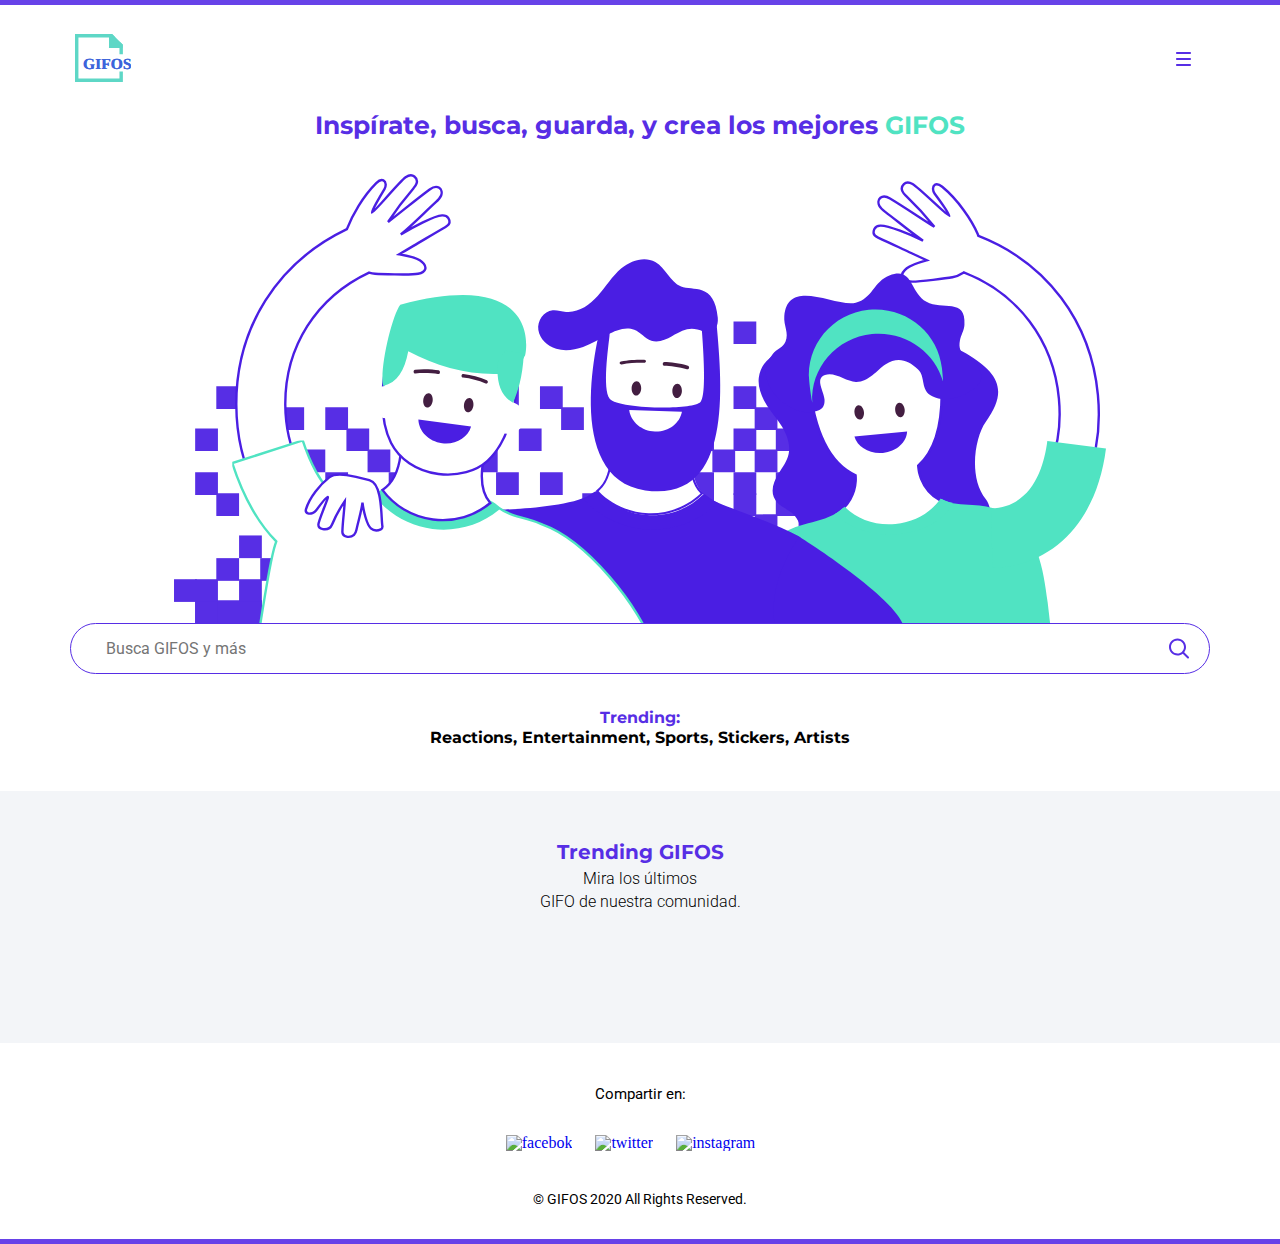
==== commit 3c8a2a06: "Trending y footer listo" ====
--- a/index.html
+++ b/index.html
@@ -5,7 +5,7 @@
     <meta charset="UTF-8">
     <meta http-equiv="X-UA-Compatible" content="IE=edge">
     <meta name="viewport" content="width=device-width, initial-scale=1.0">
-    <link rel="shortcut icon" type="image/x-icon" href="./images/logo-mobile.svg"/>
+    <link rel="shortcut icon" type="image/x-icon" href="./images/logo-mobile.svg" />
     <link rel="stylesheet" href="./css/style.css">
     <script src="https://www.WebRTC-Experiment.com/RecordRTC.js"></script>
     <title>GIFOS</title>
@@ -15,14 +15,14 @@
 <body>
     <header>
         <nav id="navBar" class="navBar">
-            <a href="./index.html"> <img id="logo" class="logo" alt="GIFOs logo"></a>
+            <a href="./index.html" class="logo"> <img id="logo" class="logo" alt="GIFOs logo"></a>
             <ul id="navMenu" class="navMenu">
                 <li id="changeMode">Modo Nocturno</li>
                 <hr>
                 <li id="favoritesNav">Favoritos</li>
                 <hr>
                 <li id="myGifsNav">Mis GIFOS</li>
-                <hr>              
+                <hr>
                 <li id="createGifNav">+</li>
             </ul>
             <img class="navIcon" alt="Menu" id="navIcon">
@@ -50,7 +50,7 @@
             </div>
 
             <h3>Trending:</h3>
-            
+
             <div id="trendingDescription" class="trendingDescription">
                 <p>Reactions, Entertainment, Sports, Stickers, Artists</p>
             </div>
@@ -71,7 +71,7 @@
         </section>
 
         <section id="sectionFavorites" class="sectionResults">
-            <img src="./images/icon-favoritos.svg" alt="ícono Favoritos">
+            <img class="logoSection" src="./images/icon-favoritos.svg" alt="ícono Favoritos">
             <h2 id="favoriteTitle">Favoritos</h2>
 
             <div id="favoriteGifs" class="searchGif">
@@ -89,18 +89,22 @@
             </div>
 
             <input id="btnShowMoreMyGifs" class="btnRadius" type="button" value="VER MAS">
-
-        </section>
-
-
+            
+        </section>
+        
+        
         <section id="sectionTrending" class="trending">
             <h3>Trending GIFOS</h3>
-
-            <p id="pMobile">Mira los últimos <br> GIFOS de nuestra comunidad.</p>
-            <p id="pDesktop">Mira los últimos GIFOS de nuestra comunidad.</p>
             
-            <div id="trendingGif" class="trendingGif">
-                <!-- Images will be load from gifphy API for trendings-->
+            <p id="pMobile">Mira los últimos <br> GIFO de nuestra comunidad.</p>
+            <p id="pDesktop">Mira los últimos GIFO de nuestra comunidad.</p>
+            
+            <div class="trendingContainer">
+                <input id="btnScrollLeft" class="btnScroll" type="button" value="<">
+                <div id="trendingGif" class="trendingGif">
+                    <!-- Images will be load from gifphy API for trendings-->
+                </div>
+                <input id="btnScrollRight" class="btnScroll" type="button" value=">">
             </div>
             <br>
 
@@ -112,11 +116,12 @@
                 <img id="cameraImg" src="./images/camara.svg" alt="Imágen de una cámara a rollo">
                 <div id="projectionLight"></div>
             </div>
-            
+
             <div class="canvasContainer">
                 <div id="canvasCamera" class="canvasCamera">
                     <h2 id="txtCanvasTitle">Aquí podrás <br> crear tus propios <span>GIFOS</span></h2>
-                    <p id="txtCanvasParagraph">¡Crea tu GIFO en sólo 3 pasos! <br> (sólo necesitas una cámara para grabar un video)</p>
+                    <p id="txtCanvasParagraph">¡Crea tu GIFO en sólo 3 pasos! <br> (sólo necesitas una cámara para
+                        grabar un video)</p>
                     <video id="canvasVideo" class="canvasVideo"></video>
                     <img id="showVideo" alt="">
                     <div id="OverlayCard" class="OverlayCard">
@@ -133,7 +138,7 @@
                 <div id="rightTopCorner" class="corner"></div>
                 <div id="rightBottomCorner" class="corner"></div>
             </div>
-                
+
             <div class="stepsContainer">
                 <div id="containerSteps" class="containerSteps">
                     <input id="stepOne" class="btnStep" type="button" value="1">
@@ -146,16 +151,16 @@
                     <img id="filmImg" src="./images/film.svg" alt="Imágen de una rollo de película">
                     <img id="filmTai" src="./images/filmTai.svg" alt="Imágen de la pelicula saliendo del rollo">
                 </div>
-                
-            </div>
-            
-            <div class="separator"></div>    
-            
+
+            </div>
+
+            <div class="separator"></div>
+
             <input id="btnStartGif" class="btnRadius btnCreateGif" type="button" value="COMENZAR">
             <input id="btnSaveGif" class="btnRadius btnCreateGif" type="button" value="GRABAR">
             <input id="btnEndGif" class="btnRadius btnCreateGif" type="button" value="FINALIZAR">
             <input id="btnUploadGif" class="btnRadius btnCreateGif" type="button" value="SUBIR GIFO">
-                
+
         </section>
 
 
@@ -163,20 +168,22 @@
     </main>
 
     <footer>
-        <p>Compartir en:</p>
-
-        <div class="socialMedia">
-            <a href="https://www.facebook.com/" target="_blank"> 
-                <img id="facebook" src="./images/icon-face-normal.svg" alt="facebok">
-            </a>
-            
-            <a href="https://www.twitter.com/" target="_blank"> 
-                <img id="twitter" src="./images/icon-twitter-normal.svg" alt="twitter">
-            </a>
-
-            <a href="https://www.instagram.com/" target="_blank"> 
-                <img id="instagram" src="./images/icon-instagram-normal.svg" alt="instagram">
-            </a>
+        <div class="socialMediaContainer">
+            <p>Compartir en:</p>
+    
+            <div class="socialMedia">
+                <a href="https://www.facebook.com/" target="_blank">
+                    <img id="facebook" src="./images/icon-face-normal.svg" alt="facebok">
+                </a>
+    
+                <a href="https://www.twitter.com/" target="_blank">
+                    <img id="twitter" src="./images/icon-twitter-normal.svg" alt="twitter">
+                </a>
+    
+                <a href="https://www.instagram.com/" target="_blank">
+                    <img id="instagram" src="./images/icon-instagram-normal.svg" alt="instagram">
+                </a>
+            </div>
         </div>
 
         <p>© GIFOS 2020 All Rights Reserved.</p>
@@ -193,9 +200,7 @@
             </div>
             <div class="gifMaxIcons">
                 <img id="favoriteIcon" src="./images/icon-favorite-inactive.svg" alt="icono favorito">
-              
-                    <img id="downloadIcon" src="./images/icon-download-new.svg" alt="descargar gif">
-               
+                <img id="downloadIcon" src="./images/icon-download-new.svg" alt="descargar gif">
             </div>
         </div>
     </div>
--- a/css/style.css
+++ b/css/style.css
@@ -12,6 +12,8 @@
 html {
   background: var(--color-primary);
   scroll-behavior: smooth;
+  border-top: 5px solid var(--burguer-background);
+  border-bottom: 5px solid var(--burguer-background);
 }
 
 h1, h2, h3, p {
@@ -238,6 +240,7 @@
   --font-color: #572EE5;
   --font-color-secondary: #000000;
   --burguer-background:  rgba(87, 46, 229, 0.9);
+  --createGif-color: #572EE5;
 }
 
 .theme-dark {
@@ -246,6 +249,7 @@
   --font-color: #FFFFFF;
   --font-color-secondary: #FFFFFF;
   --burguer-background: #000000;
+  --createGif-color: #37383C;
 }
 
 .navBar {
@@ -262,7 +266,6 @@
   padding-left: 5.86%;
   padding-right: 6.93%;
   padding-top: 29px;
-  border-top: 5px solid var(--burguer-background);
   margin-bottom: 24.2px;
 }
 
@@ -285,7 +288,7 @@
   font-family: "Montserrat", sans-serif;
   font-weight: 700;
   font-size: 15px;
-  color: #FFFFFF;
+  color: #ffffff;
   line-height: 60px;
   text-align: center;
   cursor: pointer;
@@ -295,11 +298,6 @@
   width: 10.93%;
   margin: auto;
   border-top: px solid rgba(87, 46, 229, 0.5);
-}
-
-.navBar .navMenu a {
-  text-decoration: none;
-  color: #FFFFFF;
 }
 
 .navBar .navMenu #createGifNav {
@@ -307,7 +305,7 @@
   height: 54px;
   margin: auto;
   background: var(--burguer-background);
-  border: 1px solid #FFFFFF;
+  border: 1px solid #ffffff;
   border-radius: 50%;
   text-align: center;
   font-size: 36px;
@@ -317,8 +315,57 @@
 }
 
 .navBar .navMenu #createGifNav:active {
-  color: #FFFFFF;
-  background: #9CAFC3;
+  color: #ffffff;
+  background: #9cafc3;
+}
+
+@media only screen and (min-width: 1440px) {
+  .navBar {
+    -webkit-box-align: start;
+        -ms-flex-align: start;
+            align-items: flex-start;
+    padding-left: 0%;
+    padding-right: 0%;
+    padding-top: 20px;
+    margin-bottom: 0px;
+    width: 78.33%;
+    margin: auto auto 76px auto;
+  }
+  .navBar .logo {
+    width: 65px;
+  }
+  .navBar .navIcon {
+    display: none;
+  }
+  .navBar .navMenu {
+    display: -webkit-box;
+    display: -ms-flexbox;
+    display: flex;
+    position: unset;
+    width: 94.73%;
+    height: 0px;
+    -webkit-box-pack: end;
+        -ms-flex-pack: end;
+            justify-content: flex-end;
+  }
+  .navBar .navMenu li {
+    font-weight: bold;
+    font-size: 13px;
+    color: var(--font-color);
+    line-height: 47px;
+    margin-left: 53px;
+    text-transform: uppercase;
+  }
+  .navBar .navMenu hr {
+    display: none;
+  }
+  .navBar .navMenu #createGifNav {
+    margin: 0 0 0 60px;
+    background: #FFFFFF;
+    border: 1px solid var(--font-color);
+    margin-top: 0px;
+    color: var(--createGif-color);
+  }
 }
 
 header h1 {
@@ -342,6 +389,18 @@
 
 header #ilustraHeader {
   display: block;
+}
+
+@media only screen and (min-width: 1440px) {
+  header h1 {
+    width: 40%;
+    font-size: 35px;
+    line-height: 50px;
+    font-weight: bold;
+  }
+  header .imageHeader {
+    width: 27.7%;
+  }
 }
 
 .sectionSearch {
@@ -380,7 +439,7 @@
   width: 85%;
   font-family: "Roboto", sans-serif;
   font-size: 16px;
-  color: #9CAFC3;
+  color: #9cafc3;
   text-align: left;
   background: var(--color-primary);
 }
@@ -412,7 +471,7 @@
 .sectionSearch .search .searchSuggestion hr {
   width: 91.65%;
   margin: auto;
-  border-top: 1px solid #9CAFC3;
+  border-top: 1px solid #9cafc3;
 }
 
 .sectionSearch .search .searchSuggestion p {
@@ -420,7 +479,7 @@
   font-family: "Roboto", sans-serif;
   font-size: 16px;
   line-height: 21px;
-  color: #9CAFC3;
+  color: #9cafc3;
   text-align: left;
   margin: 0 0 0 15px;
 }
@@ -435,6 +494,7 @@
   display: -webkit-box;
   display: -ms-flexbox;
   display: flex;
+  line-height: 19px;
 }
 
 .sectionSearch h3 {
@@ -445,6 +505,19 @@
   margin-top: 31px;
 }
 
+@media only screen and (min-width: 1440px) {
+  .sectionSearch .trendingDescription {
+    font-size: 16px;
+  }
+  .sectionSearch .search {
+    margin: 0 auto 73px auto;
+    width: 38.26%;
+  }
+  .sectionSearch h3 {
+    font-size: 18px;
+  }
+}
+
 .sectionResults {
   display: none;
   margin-bottom: 74px;
@@ -455,6 +528,12 @@
   width: 157px;
   opacity: 0.5;
   border: 1px solid #9cafc3;
+}
+
+.sectionResults .logoSection {
+  display: block;
+  width: 28px;
+  margin: auto auto 8px auto;
 }
 
 .sectionResults .searchGif {
@@ -465,13 +544,73 @@
   -webkit-column-gap: 21px;
           column-gap: 21px;
   row-gap: 25px;
-  justify-items: center;
   width: 88.8vw;
   margin: 38px auto 0;
 }
 
-.sectionResults .searchGif img {
+.sectionResults .searchGif .gifSearchContainer {
+  position: relative;
+  width: 100%;
+}
+
+.sectionResults .searchGif .gifSearchContainer > img {
   width: 41.6vw;
+  height: 41.6vw;
+}
+
+.sectionResults .searchGif .gifSearchContainer .divHoverSearch {
+  background-color: rgba(87, 46, 229, 0.7);
+  position: absolute;
+  top: 0;
+  left: 0;
+  width: 100%;
+  height: 100%;
+  display: none;
+}
+
+.sectionResults .searchGif .gifSearchContainer .divHoverSearch .divHoverSearch__infoGif {
+  color: #ffffff;
+  display: -webkit-box;
+  display: -ms-flexbox;
+  display: flex;
+  -webkit-box-orient: vertical;
+  -webkit-box-direction: normal;
+      -ms-flex-direction: column;
+          flex-direction: column;
+  font-family: "Roboto", sans-serif;
+  position: absolute;
+  bottom: 7px;
+  left: 14px;
+}
+
+.sectionResults .searchGif .gifSearchContainer .divHoverSearch .divHoverSearch__infoGif .divHoverSearch__infoGif--usr {
+  font-size: 15px;
+  color: #ffffff;
+  text-align: left;
+  font-weight: 100;
+}
+
+.sectionResults .searchGif .gifSearchContainer .divHoverSearch .divHoverSearch__infoGif .divHoverSearch__infoGif--title {
+  font-size: 16px;
+  color: #ffffff;
+  text-align: left;
+  padding: 0;
+  line-height: 19px;
+}
+
+.sectionResults .searchGif .gifSearchContainer .divHoverSearch .divHoverSearch__icons {
+  display: -webkit-box;
+  display: -ms-flexbox;
+  display: flex;
+  -webkit-box-pack: end;
+      -ms-flex-pack: end;
+          justify-content: flex-end;
+  margin-top: 10px;
+}
+
+.sectionResults .searchGif .gifSearchContainer .divHoverSearch .divHoverSearch__icons .divHoverSearch__button {
+  margin-right: 11px;
+  width: 32px;
 }
 
 .sectionResults .searchGifWithoutResult {
@@ -504,14 +643,48 @@
   text-align: center;
 }
 
-.sectionResults img {
-  display: block;
-  width: 28px;
-  margin: 22px auto 7px auto;
+@media only screen and (min-width: 1440px) {
+  .sectionResults {
+    width: 78.33%;
+    margin: auto;
+  }
+  .sectionResults hr {
+    margin: 35px auto 80px;
+    width: 23.47%;
+  }
+  .sectionResults .searchGif {
+    -ms-grid-columns: (23.07%)[4];
+        grid-template-columns: repeat(4, 23.07%);
+    -ms-grid-rows: (200px)[3];
+        grid-template-rows: repeat(3, 200px);
+    -webkit-column-gap: 29px;
+            column-gap: 29px;
+    row-gap: 28px;
+    width: 100%;
+    margin: 60px auto 0;
+  }
+  .sectionResults .searchGif .gifSearchContainer > img {
+    width: 100%;
+    max-width: 100%;
+    height: 200px;
+    max-height: 200px;
+  }
+  .sectionResults .searchGifWithoutResult {
+    width: 78.33%;
+  }
+  .sectionResults .searchGifWithoutResult img {
+    width: 17%;
+  }
+  .sectionResults .searchGifWithoutResult h3 {
+    width: 50%;
+  }
+  .sectionResults h2 {
+    font-size: 35px;
+  }
 }
 
 .trending {
-  background: VAR(--color-secondary);
+  background: var(--color-secondary);
 }
 
 .trending h3 {
@@ -537,7 +710,36 @@
   display: none;
 }
 
-.trending .trendingGif {
+.trending .trendingContainer {
+  display: -webkit-box;
+  display: -ms-flexbox;
+  display: flex;
+  -webkit-box-align: center;
+      -ms-flex-align: center;
+          align-items: center;
+  width: 90.07%;
+  margin: 0 auto 50px auto;
+}
+
+.trending .trendingContainer .btnScroll {
+  min-width: 40px;
+  height: 40px;
+  color: var(--font-color);
+  background-color: var(--color-secondary);
+  font-size: 21px;
+  border: 1px solid var(--font-color);
+  margin-left: 22px;
+  margin-right: 22px;
+  text-align: center;
+  display: none;
+}
+
+.trending .trendingContainer .btnScroll:hover {
+  color: var(--color-secondary);
+  background-color: var(--font-color);
+}
+
+.trending .trendingContainer .trendingGif {
   display: -webkit-box;
   display: -ms-flexbox;
   display: flex;
@@ -546,19 +748,19 @@
       -ms-flex-direction: row;
           flex-direction: row;
   overflow: scroll;
-  margin: 32px 0px 82px 0px;
-}
-
-.trending .trendingGif .gifTrendingContainer {
+  margin: 32px 0px 32px 0px;
+}
+
+.trending .trendingContainer .trendingGif .gifTrendingContainer {
   position: relative;
   margin: 0px 11px 0 11px;
 }
 
-.trending .trendingGif .gifTrendingContainer:first-of-type {
-  margin-left: 22px;
-}
-
-.trending .trendingGif .gifTrendingContainer .divHover {
+.trending .trendingContainer .trendingGif .gifTrendingContainer:first-of-type {
+  margin: 0px 11px 0 0;
+}
+
+.trending .trendingContainer .trendingGif .gifTrendingContainer .divHover {
   background-color: rgba(87, 46, 229, 0.7);
   position: absolute;
   top: 0;
@@ -568,7 +770,7 @@
   display: none;
 }
 
-.trending .trendingGif .gifTrendingContainer .divHover .divHover__infoGif {
+.trending .trendingContainer .trendingGif .gifTrendingContainer .divHover .divHover__infoGif {
   color: #ffffff;
   display: -webkit-box;
   display: -ms-flexbox;
@@ -583,14 +785,14 @@
   left: 14px;
 }
 
-.trending .trendingGif .gifTrendingContainer .divHover .divHover__infoGif .divHover__infoGif--usr {
+.trending .trendingContainer .trendingGif .gifTrendingContainer .divHover .divHover__infoGif .divHover__infoGif--usr {
   font-size: 15px;
   color: #ffffff;
   text-align: left;
   font-weight: 100;
 }
 
-.trending .trendingGif .gifTrendingContainer .divHover .divHover__infoGif .divHover__infoGif--title {
+.trending .trendingContainer .trendingGif .gifTrendingContainer .divHover .divHover__infoGif .divHover__infoGif--title {
   font-size: 16px;
   color: #ffffff;
   text-align: left;
@@ -598,7 +800,7 @@
   line-height: 19px;
 }
 
-.trending .trendingGif .gifTrendingContainer .divHover .divHover__icons {
+.trending .trendingContainer .trendingGif .gifTrendingContainer .divHover .divHover__icons {
   display: -webkit-box;
   display: -ms-flexbox;
   display: flex;
@@ -608,9 +810,41 @@
   margin-top: 10px;
 }
 
-.trending .trendingGif .gifTrendingContainer .divHover .divHover__icons .divHover__button {
+.trending .trendingContainer .trendingGif .gifTrendingContainer .divHover .divHover__icons .divHover__button {
   margin-right: 11px;
   width: 32px;
+}
+
+@media only screen and (min-width: 1440px) {
+  .trending h3 {
+    font-size: 25px;
+    line-height: 50px;
+  }
+  .trending #pMobile,
+  .trending #pDesktop {
+    font-weight: 350;
+    font-size: 18px;
+  }
+  .trending #pMobile {
+    display: none;
+  }
+  .trending #pDesktop {
+    display: block;
+  }
+  .trending .trendingContainer {
+    margin: 20px auto 50px auto;
+  }
+  .trending .trendingContainer .btnScroll {
+    display: block;
+  }
+  .trending .trendingContainer .trendingGif {
+    width: 100%;
+  }
+  .trending .trendingContainer .trendingGif .gifTrendingContainer > img {
+    width: 375px;
+    height: 275px;
+    overflow: hidden;
+  }
 }
 
 footer {
@@ -621,35 +855,124 @@
   -webkit-box-direction: normal;
       -ms-flex-direction: column;
           flex-direction: column;
+  -webkit-box-pack: space-evenly;
+      -ms-flex-pack: space-evenly;
+          justify-content: space-evenly;
   -webkit-box-align: center;
       -ms-flex-align: center;
           align-items: center;
-  border-bottom: 5px solid var(--burguer-background);
-}
-
-footer p {
+  width: 100%;
+  height: 196px;
+  margin: auto;
+}
+
+footer .socialMediaContainer {
+  height: 65%;
+  display: -webkit-box;
+  display: -ms-flexbox;
+  display: flex;
+  -webkit-box-orient: vertical;
+  -webkit-box-direction: normal;
+      -ms-flex-direction: column;
+          flex-direction: column;
+  -webkit-box-pack: space-evenly;
+      -ms-flex-pack: space-evenly;
+          justify-content: space-evenly;
+  -webkit-box-align: center;
+      -ms-flex-align: center;
+          align-items: center;
+}
+
+footer .socialMediaContainer p {
   font-family: "Roboto", sans-serif;
-  font-size: 14px;
+  font-size: 15px;
   font-weight: 400;
   color: var(--font-color-secondary);
   letter-spacing: 0;
   line-height: 20px;
-  margin-top: 47px;
-  margin-bottom: 23px;
-}
-
-footer .socialMedia {
+  margin: 0;
+}
+
+footer .socialMediaContainer .socialMedia {
   margin: 1px 0 0px;
 }
 
-footer .socialMedia a:link, footer .socialMedia a:visited, footer .socialMedia a:active {
+footer .socialMediaContainer .socialMedia a:link, footer .socialMediaContainer .socialMedia a:visited, footer .socialMediaContainer .socialMedia a:active {
   text-decoration: none;
 }
 
-footer .socialMedia a img {
+footer .socialMediaContainer .socialMedia a img {
   margin-right: 19px;
   width: 20px;
   height: 20px;
+}
+
+footer p {
+  font-family: "Roboto", sans-serif;
+  font-weight: 400;
+  font-size: 14px;
+  color: var(--font-color-secondary);
+  margin-bottom: 23px;
+}
+
+@media only screen and (min-width: 1440px) {
+  footer {
+    display: -webkit-box;
+    display: -ms-flexbox;
+    display: flex;
+    -webkit-box-orient: horizontal;
+    -webkit-box-direction: normal;
+        -ms-flex-direction: row;
+            flex-direction: row;
+    -webkit-box-pack: justify;
+        -ms-flex-pack: justify;
+            justify-content: space-between;
+    -webkit-box-align: center;
+        -ms-flex-align: center;
+            align-items: center;
+    width: 78.33%;
+    height: 116px;
+    margin: auto;
+  }
+  footer .socialMediaContainer {
+    display: -webkit-box;
+    display: -ms-flexbox;
+    display: flex;
+    -webkit-box-orient: horizontal;
+    -webkit-box-direction: normal;
+        -ms-flex-direction: row;
+            flex-direction: row;
+    -webkit-box-align: center;
+        -ms-flex-align: center;
+            align-items: center;
+  }
+  footer .socialMediaContainer p {
+    font-family: "Roboto", sans-serif;
+    font-size: 13px;
+    font-weight: 400;
+    color: var(--font-color-secondary);
+    letter-spacing: 0;
+    line-height: 20px;
+    margin: 0 17px 0 0;
+    line-height: 15px;
+  }
+  footer .socialMediaContainer .socialMedia {
+    margin: 1px 0 0px;
+  }
+  footer .socialMediaContainer .socialMedia a:link, footer .socialMediaContainer .socialMedia a:visited, footer .socialMediaContainer .socialMedia a:active {
+    text-decoration: none;
+  }
+  footer .socialMediaContainer .socialMedia a img {
+    margin-right: 19px;
+    width: 20px;
+    height: 20px;
+  }
+  footer p {
+    font-family: "Roboto", sans-serif;
+    font-weight: 400;
+    font-size: 13px;
+    color: var(--font-color-secondary);
+  }
 }
 
 .gifMax {
